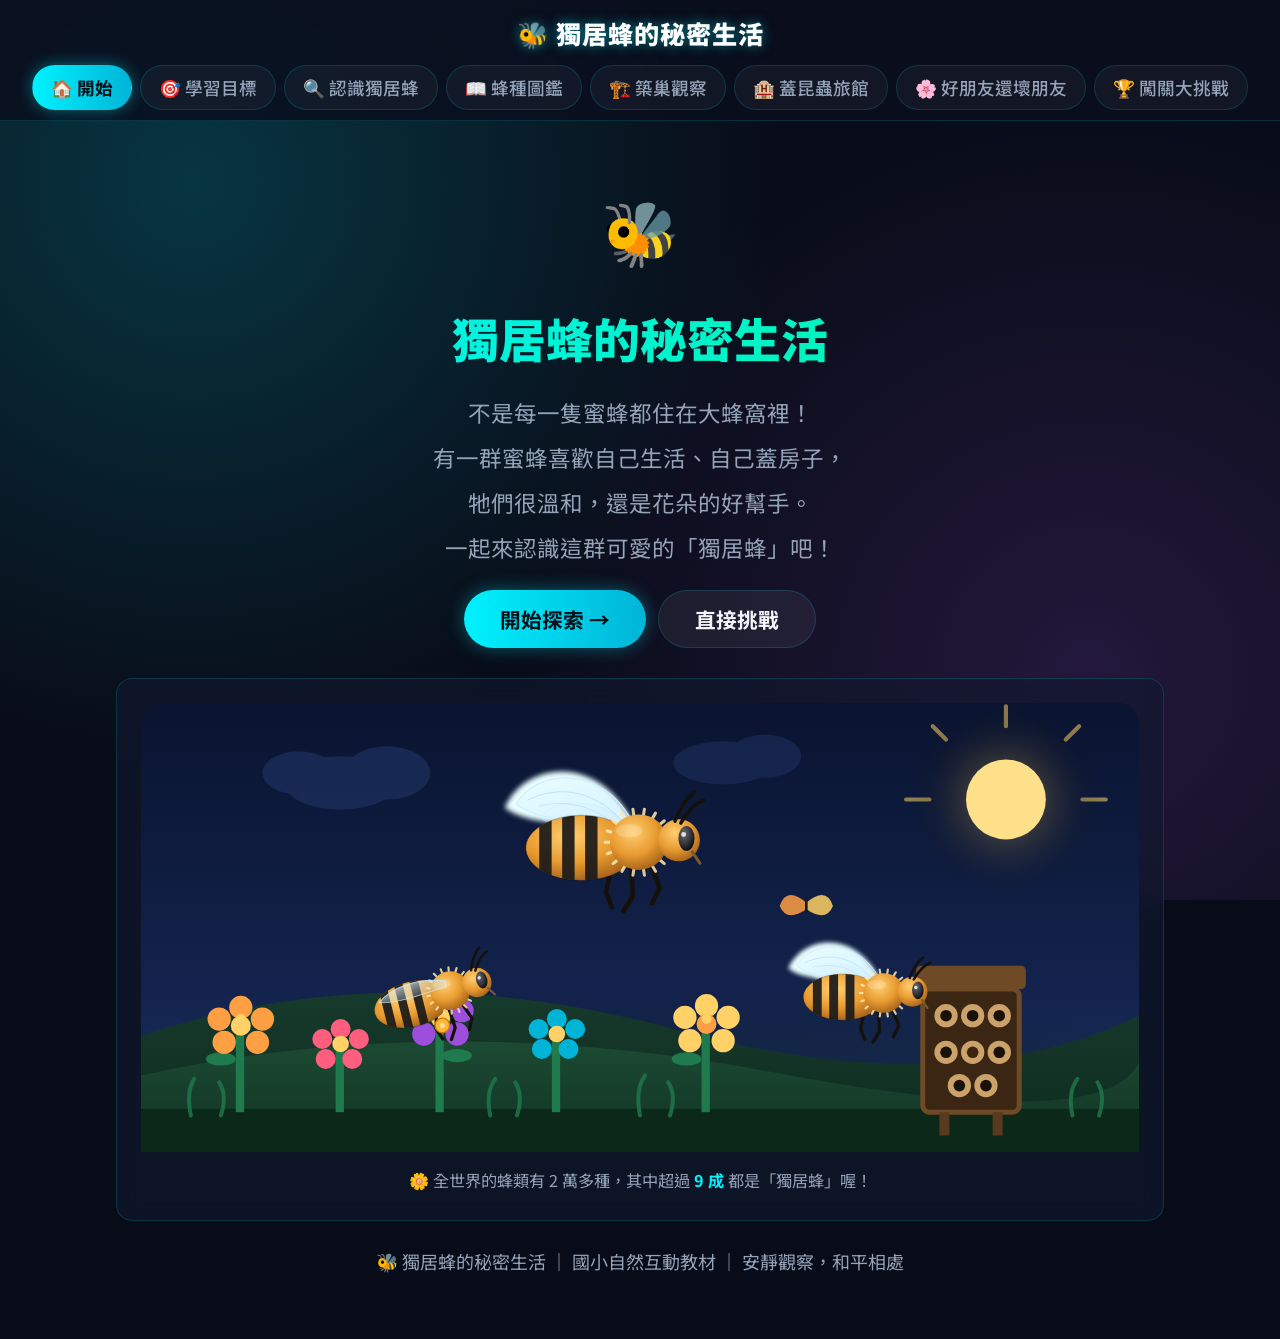
==== index.html @ c0e9edb6 "重新設計昆蟲旅館：5-6層房屋框架，材料可重複放置 把蓋昆蟲旅館改成「先選樓層、再放材料」的互動方式，每種材料可 無限次重複使用，每一層都能自由佈置不同組合。  https://claude.ai/c" ====
<!DOCTYPE html>
<html lang="zh-Hant">
<head>
<meta charset="UTF-8">
<meta name="viewport" content="width=device-width, initial-scale=1.0">
<title>獨居蜂的秘密生活｜互動教材</title>
<meta name="description" content="認識獨居蜂：牠們不住蜂窩、自己築巢、是溫和的授粉小幫手。互動教材，適合國小中高年級。">
<link rel="stylesheet" href="style.css">
</head>
<body>

<!-- ============ 共用 SVG defs（寫實蜜蜂用漸層與濾鏡） ============ -->
<svg width="0" height="0" style="position:absolute" aria-hidden="true">
  <defs>
    <linearGradient id="wingG" x1="0" y1="0" x2="0.7" y2="1">
      <stop offset="0%" stop-color="#f2ffff" stop-opacity="0.9"/>
      <stop offset="60%" stop-color="#cdeeff" stop-opacity="0.45"/>
      <stop offset="100%" stop-color="#a9d8f5" stop-opacity="0.25"/>
    </linearGradient>
    <radialGradient id="amberG" cx="40%" cy="32%" r="75%">
      <stop offset="0%" stop-color="#ffcf72"/>
      <stop offset="55%" stop-color="#e89a2f"/>
      <stop offset="100%" stop-color="#9c5a18"/>
    </radialGradient>
    <radialGradient id="blackG" cx="38%" cy="30%" r="80%">
      <stop offset="0%" stop-color="#4a4a55"/>
      <stop offset="60%" stop-color="#23232c"/>
      <stop offset="100%" stop-color="#0c0c12"/>
    </radialGradient>
    <radialGradient id="tealG" cx="38%" cy="30%" r="80%">
      <stop offset="0%" stop-color="#7af5d2"/>
      <stop offset="55%" stop-color="#16b89a"/>
      <stop offset="100%" stop-color="#0a6b62"/>
    </radialGradient>
    <radialGradient id="eyeG" cx="35%" cy="30%" r="75%">
      <stop offset="0%" stop-color="#6b6b78"/>
      <stop offset="100%" stop-color="#0a0a10"/>
    </radialGradient>
  </defs>
</svg>

<!-- ============ Navbar ============ -->
<nav class="navbar">
  <div class="brand">🐝 獨居蜂的秘密生活</div>
  <div class="nav-tabs">
    <button class="nav-tab active" data-tab="home" onclick="go('home')">🏠 開始</button>
    <button class="nav-tab" data-tab="goal" onclick="go('goal')">🎯 學習目標</button>
    <button class="nav-tab" data-tab="meet" onclick="go('meet')">🔍 認識獨居蜂</button>
    <button class="nav-tab" data-tab="species" onclick="go('species')">📖 蜂種圖鑑</button>
    <button class="nav-tab" data-tab="nest" onclick="go('nest')">🏗️ 築巢觀察</button>
    <button class="nav-tab" data-tab="hotel" onclick="go('hotel')">🏨 蓋昆蟲旅館</button>
    <button class="nav-tab" data-tab="friend" onclick="go('friend')">🌸 好朋友還壞朋友</button>
    <button class="nav-tab" data-tab="quiz" onclick="go('quiz')">🏆 闖關大挑戰</button>
  </div>
</nav>

<div class="container">

  <!-- ============ Home ============ -->
  <section class="panel active" id="tab-home">
    <div class="hero">
      <div style="font-size:3.5rem;">🐝</div>
      <h1>獨居蜂的秘密生活</h1>
      <p>不是每一隻蜜蜂都住在大蜂窩裡！<br>
      有一群蜜蜂喜歡自己生活、自己蓋房子，<br>
      牠們很溫和，還是花朵的好幫手。<br>
      一起來認識這群可愛的「獨居蜂」吧！</p>
      <div class="btn-row">
        <button class="btn btn-primary" onclick="go('goal')">開始探索 →</button>
        <button class="btn btn-secondary" onclick="go('quiz')">直接挑戰</button>
      </div>
    </div>

    <div class="glass-card">
      <svg class="scene" viewBox="0 0 600 270" xmlns="http://www.w3.org/2000/svg">
        <defs>
          <linearGradient id="skyG" x1="0" y1="0" x2="0" y2="1">
            <stop offset="0%" stop-color="#0a1430"/>
            <stop offset="65%" stop-color="#13234d"/>
            <stop offset="100%" stop-color="#1d3a5e"/>
          </linearGradient>
          <radialGradient id="sunG"><stop offset="0%" stop-color="#ffd166"/><stop offset="100%" stop-color="transparent"/></radialGradient>
          <radialGradient id="glowH" cx="50%" cy="100%" r="70%">
            <stop offset="0%" stop-color="#2a4a6e" stop-opacity="0.9"/><stop offset="100%" stop-color="transparent"/>
          </radialGradient>
          <linearGradient id="hillBack" x1="0" y1="0" x2="0" y2="1">
            <stop offset="0%" stop-color="#163a2c"/><stop offset="100%" stop-color="#0e2a1f"/>
          </linearGradient>
          <linearGradient id="hillFront" x1="0" y1="0" x2="0" y2="1">
            <stop offset="0%" stop-color="#1c4a32"/><stop offset="100%" stop-color="#103324"/>
          </linearGradient>
        </defs>

        <rect width="600" height="270" fill="url(#skyG)" rx="12"/>
        <ellipse cx="300" cy="215" rx="380" ry="120" fill="url(#glowH)"/>

        <!-- sun + rays -->
        <g class="flower-sway" style="transform-origin:520px 58px">
          <g stroke="#ffd166" stroke-width="2.5" stroke-linecap="round" opacity="0.55">
            <line x1="520" y1="14" x2="520" y2="2"/><line x1="556" y1="22" x2="564" y2="14"/>
            <line x1="566" y1="58" x2="580" y2="58"/><line x1="484" y1="22" x2="476" y2="14"/>
            <line x1="474" y1="58" x2="460" y2="58"/>
          </g>
        </g>
        <circle cx="520" cy="58" r="58" fill="url(#sunG)" opacity="0.45"/>
        <circle cx="520" cy="58" r="24" fill="#ffe08a"/>

        <!-- clouds -->
        <g fill="#21376a" opacity="0.55">
          <g><ellipse cx="120" cy="48" rx="34" ry="16"/><ellipse cx="148" cy="42" rx="26" ry="16"/><ellipse cx="95" cy="42" rx="22" ry="13"/></g>
          <g opacity="0.8"><ellipse cx="350" cy="36" rx="30" ry="13"/><ellipse cx="375" cy="32" rx="22" ry="13"/></g>
        </g>

        <!-- hills -->
        <path d="M0 200 Q 150 150 320 196 T 600 188 L600 270 L0 270 Z" fill="url(#hillBack)"/>
        <path d="M0 224 Q 180 184 380 222 T 600 216 L600 270 L0 270 Z" fill="url(#hillFront)"/>

        <!-- ground -->
        <rect x="0" y="244" width="600" height="26" fill="#0c2818"/>

        <!-- grass blades -->
        <g stroke="#1f7a4d" stroke-width="2.4" stroke-linecap="round" fill="none" opacity="0.8">
          <path d="M30 248 q -3 -14 2 -22"/><path d="M48 248 q 4 -12 -1 -20"/>
          <path d="M300 248 q -3 -16 3 -24"/><path d="M318 248 q 4 -12 -1 -20"/>
          <path d="M560 248 q -3 -14 3 -22"/><path d="M576 248 q 4 -12 -1 -20"/>
          <path d="M210 248 q -3 -14 3 -22"/><path d="M226 248 q 4 -12 -1 -20"/>
        </g>

        <!-- 昆蟲旅館 (竹管) -->
        <g class="flower-sway" style="transform-origin:498px 244px">
          <rect x="466" y="158" width="66" height="14" fill="#6e4a26" rx="3"/>
          <rect x="470" y="172" width="58" height="74" fill="#3a2613" rx="4"/>
          <rect x="470" y="172" width="58" height="74" fill="none" stroke="#6e4a26" stroke-width="3" rx="4"/>
          <g>
            <circle cx="484" cy="188" r="7" fill="#caa26a"/><circle cx="484" cy="188" r="3.5" fill="#1a1208"/>
            <circle cx="500" cy="188" r="7" fill="#caa26a"/><circle cx="500" cy="188" r="3.5" fill="#1a1208"/>
            <circle cx="516" cy="188" r="7" fill="#caa26a"/><circle cx="516" cy="188" r="3.5" fill="#1a1208"/>
            <circle cx="484" cy="210" r="7" fill="#caa26a"/><circle cx="484" cy="210" r="3.5" fill="#1a1208"/>
            <circle class="entrance-glow" cx="500" cy="210" r="7" fill="#caa26a"/><circle cx="500" cy="210" r="3.5" fill="#3a2410"/>
            <circle cx="516" cy="210" r="7" fill="#caa26a"/><circle cx="516" cy="210" r="3.5" fill="#1a1208"/>
            <circle cx="492" cy="230" r="7" fill="#caa26a"/><circle cx="492" cy="230" r="3.5" fill="#1a1208"/>
            <circle cx="508" cy="230" r="7" fill="#caa26a"/><circle cx="508" cy="230" r="3.5" fill="#1a1208"/>
          </g>
          <rect x="480" y="246" width="6" height="14" fill="#5a3a1f"/>
          <rect x="512" y="246" width="6" height="14" fill="#5a3a1f"/>
        </g>

        <!-- flowers -->
        <g class="flower-sway" style="transform-origin:60px 246px">
          <rect x="57" y="196" width="5" height="50" fill="#1f7a4d"/>
          <ellipse cx="48" cy="214" rx="9" ry="4" fill="#1f7a4d"/>
          <g fill="#ff9f43"><circle cx="60" cy="183" r="7"/><circle cx="73" cy="190" r="7"/><circle cx="70" cy="204" r="7"/><circle cx="50" cy="204" r="7"/><circle cx="47" cy="190" r="7"/></g>
          <circle cx="60" cy="194" r="6" fill="#ffd166"/>
        </g>
        <g class="flower-sway" style="transform-origin:120px 246px; animation-delay:0.6s">
          <rect x="117" y="206" width="5" height="40" fill="#1f7a4d"/>
          <g fill="#ff5e7e"><circle cx="120" cy="196" r="6"/><circle cx="131" cy="202" r="6"/><circle cx="127" cy="214" r="6"/><circle cx="111" cy="214" r="6"/><circle cx="109" cy="202" r="6"/></g>
          <circle cx="120" cy="205" r="5" fill="#ffd166"/>
        </g>
        <g class="flower-sway" style="transform-origin:180px 246px; animation-delay:1.1s">
          <rect x="177" y="190" width="5" height="56" fill="#1f7a4d"/>
          <ellipse cx="190" cy="212" rx="9" ry="4" fill="#1f7a4d"/>
          <g fill="#9d4edd"><circle cx="180" cy="178" r="7"/><circle cx="193" cy="185" r="7"/><circle cx="190" cy="199" r="7"/><circle cx="170" cy="199" r="7"/><circle cx="167" cy="185" r="7"/></g>
          <circle cx="180" cy="189" r="6" fill="#ffd166"/>
        </g>
        <g class="flower-sway" style="transform-origin:250px 246px; animation-delay:0.3s">
          <rect x="247" y="200" width="5" height="46" fill="#1f7a4d"/>
          <g fill="#00b4d8"><circle cx="250" cy="190" r="6"/><circle cx="261" cy="196" r="6"/><circle cx="257" cy="208" r="6"/><circle cx="241" cy="208" r="6"/><circle cx="239" cy="196" r="6"/></g>
          <circle cx="250" cy="199" r="5" fill="#ffd166"/>
        </g>
        <g class="flower-sway" style="transform-origin:340px 246px; animation-delay:0.9s">
          <rect x="337" y="194" width="5" height="52" fill="#1f7a4d"/>
          <ellipse cx="328" cy="214" rx="9" ry="4" fill="#1f7a4d"/>
          <g fill="#ffd166"><circle cx="340" cy="182" r="7"/><circle cx="353" cy="189" r="7"/><circle cx="350" cy="203" r="7"/><circle cx="330" cy="203" r="7"/><circle cx="327" cy="189" r="7"/></g>
          <circle cx="340" cy="193" r="6" fill="#ff9f43"/>
        </g>

        <!-- 蝴蝶 -->
        <g class="pollen" style="animation-duration:9s">
          <g transform="translate(400,120)">
            <path d="M0 0 Q -12 -10 -16 2 Q -12 12 0 4 Z" fill="#ff9f43" opacity="0.85"/>
            <path d="M0 0 Q 12 -10 16 2 Q 12 12 0 4 Z" fill="#ffd166" opacity="0.85"/>
            <line x1="0" y1="-3" x2="0" y2="6" stroke="#1a1a1a" stroke-width="1.6"/>
          </g>
        </g>

        <!-- pollen -->
        <circle class="pollen" cx="60" cy="190" r="3" fill="#ffd166"/>
        <circle class="pollen p2" cx="180" cy="186" r="3" fill="#ffd166"/>
        <circle class="pollen p3" cx="340" cy="190" r="3" fill="#ffd166"/>

        <!-- 蜜蜂（寫實，由 JS 注入） -->
        <g class="bee-fly"><g id="homeBee" transform="translate(290,86) scale(1.15)"></g></g>
        <g class="gathering"><g id="flowerBee" transform="translate(180,176) scale(0.8) rotate(-14)"></g></g>
        <g class="hover-bob" style="animation-delay:0.8s"><g id="hotelBee" transform="translate(440,176) scale(0.82)"></g></g>
      </svg>
      <p style="text-align:center; color:var(--text-muted); margin:12px 0 0; font-size:0.9rem;">
        🌼 全世界的蜂類有 2 萬多種，其中超過 <strong style="color:var(--color-cyan)">9 成</strong> 都是「獨居蜂」喔！
      </p>
    </div>
  </section>

  <!-- ============ Goal ============ -->
  <section class="panel" id="tab-goal">
    <span class="badge badge-cyan">單元導覽</span>
    <h2 class="panel-title">🎯 學習目標</h2>
    <div class="glass-card">
      <div class="grid-3">
        <div class="goal-card">
          <span class="icon">🔍</span>
          <h3>觀察與分辨</h3>
          <p>能說出獨居蜂和一般蜜蜂（社會性蜂）有什麼不一樣。</p>
        </div>
        <div class="goal-card">
          <span class="icon">🏗️</span>
          <h3>了解築巢</h3>
          <p>知道獨居蜂怎麼蓋房子、把寶寶和食物放進巢室裡。</p>
        </div>
        <div class="goal-card">
          <span class="icon">🌸</span>
          <h3>連結生活</h3>
          <p>明白獨居蜂是溫和的授粉幫手，學會和牠們和平相處。</p>
        </div>
      </div>
    </div>
    <div class="glass-card">
      <h3 style="color:var(--color-cyan); margin-top:0;">📖 這份教材會帶你做什麼？</h3>
      <ul style="line-height:2; color:var(--text-main);">
        <li><strong>認識獨居蜂</strong>：比一比，找出獨居蜂的特徵。</li>
        <li><strong>築巢觀察</strong>：拉動滑桿，看母蜂一步步把巢蓋好。</li>
        <li><strong>蓋昆蟲旅館</strong>：自己挑材料，幫獨居蜂蓋一間家。</li>
        <li><strong>好朋友還壞朋友</strong>：點點看，了解獨居蜂對我們的幫助。</li>
        <li><strong>闖關大挑戰</strong>：10 題小測驗，拿到屬於你的徽章！</li>
      </ul>
      <div class="btn-row">
        <button class="btn btn-primary" onclick="go('meet')">下一步：認識獨居蜂 →</button>
      </div>
    </div>
  </section>

  <!-- ============ Meet ============ -->
  <section class="panel" id="tab-meet">
    <span class="badge badge-teal">單元一</span>
    <h2 class="panel-title">🔍 認識獨居蜂</h2>

    <div class="glass-card">
      <p style="line-height:1.9;">
        說到蜜蜂，你可能會想到一大群蜜蜂住在蜂窩裡，還有一隻蜂后。
        但其實大部分的蜂，都是<strong style="color:var(--color-teal)">自己一個人生活</strong>的「獨居蜂」。
        每一隻母蜂都是自己的女王，自己蓋房子、自己照顧寶寶。
      </p>
    </div>

    <div class="glass-card">
      <h3 style="color:var(--text-bright); margin-top:0;">比一比：誰是誰？</h3>
      <!-- 動畫對照圖：左單獨一隻、右一大群 -->
      <svg class="scene" viewBox="0 0 600 200" xmlns="http://www.w3.org/2000/svg" style="margin-bottom:16px;">
        <rect width="600" height="200" fill="#0a1430" rx="12"/>
        <line x1="300" y1="20" x2="300" y2="180" stroke="rgba(255,255,255,0.12)" stroke-dasharray="6 6"/>
        <text x="150" y="32" text-anchor="middle" fill="#00f5a0" font-size="17" font-weight="700">🐝 獨居蜂：自己住</text>
        <text x="450" y="32" text-anchor="middle" fill="#ff9f43" font-size="17" font-weight="700">🍯 社會性蜂：一大群</text>

        <!-- 左：一根竹管 + 單獨一隻蜂 -->
        <g transform="translate(70,90)">
          <rect x="0" y="0" width="120" height="34" rx="8" fill="#5a3a1f"/>
          <rect x="6" y="6" width="108" height="22" rx="5" fill="#1a1208"/>
          <ellipse class="entrance-glow" cx="20" cy="17" rx="7" ry="9" fill="#3a2410"/>
        </g>
        <g class="hover-bob"><g id="meetSoloBee" transform="translate(150,70) scale(0.7)"></g></g>

        <!-- 右：蜂巢 + 蜂后 + 一群工蜂 -->
        <g transform="translate(400,70)">
          <g fill="#e8a13c" stroke="#9c5a18" stroke-width="1.5">
            <polygon points="20,0 34,8 34,24 20,32 6,24 6,8"/>
            <polygon points="50,0 64,8 64,24 50,32 36,24 36,8"/>
            <polygon points="80,0 94,8 94,24 80,32 66,24 66,8"/>
            <polygon points="35,28 49,36 49,52 35,60 21,52 21,36"/>
            <polygon points="65,28 79,36 79,52 65,60 51,52 51,36"/>
          </g>
        </g>
        <g transform="translate(396,72)"><g class="crawl c1"><g transform="scale(0.32)" id="cBee1"></g></g></g>
        <g transform="translate(452,80)"><g class="crawl c2"><g transform="scale(0.32)" id="cBee2"></g></g></g>
        <g transform="translate(420,108)"><g class="crawl c3"><g transform="scale(0.32)" id="cBee3"></g></g></g>
        <g transform="translate(478,112)"><g class="crawl c4"><g transform="scale(0.32)" id="cBee4"></g></g></g>
        <g transform="translate(440,138)"><g class="crawl c5"><g transform="scale(0.32)" id="cBee5"></g></g></g>
      </svg>
      <div class="compare-grid">
        <div class="compare-card solitary">
          <h3>🐝 獨居蜂</h3>
          <ul>
            <li><strong>自己住</strong>：一隻母蜂自己生活</li>
            <li><strong>沒有蜂后</strong>：每隻母蜂都會生寶寶</li>
            <li><strong>自己蓋家</strong>：在土洞、樹洞或空心管子裡築巢</li>
            <li><strong>很溫和</strong>：沒有蜂窩要保護，很少螫人</li>
            <li><strong>不釀蜜</strong>：把花粉花蜜留給寶寶吃</li>
            <li>例如：壁蜂、切葉蜂、木蜂</li>
          </ul>
        </div>
        <div class="compare-card social">
          <h3>🍯 社會性蜂（如蜜蜂）</h3>
          <ul>
            <li><strong>一大群住一起</strong>：成千上萬隻</li>
            <li><strong>有蜂后</strong>：只有蜂后生寶寶</li>
            <li><strong>共用大蜂窩</strong>：大家分工合作</li>
            <li><strong>會保護家</strong>：被打擾時會成群螫人</li>
            <li><strong>會釀蜂蜜</strong>：儲存起來過冬</li>
            <li>例如：蜜蜂、虎頭蜂</li>
          </ul>
        </div>
      </div>
      <div class="exp-box" style="margin-top:14px;">
        💡 <strong>小提醒：</strong>獨居蜂個性溫和，只要不去抓牠、不弄壞牠的巢，牠們通常不會螫人。看到牠們在花叢忙碌，安靜觀察就好囉！
      </div>
      <div class="btn-row">
        <button class="btn btn-primary" onclick="go('species')">下一步：認識不同的獨居蜂 →</button>
      </div>
    </div>
  </section>

  <!-- ============ Species guide ============ -->
  <section class="panel" id="tab-species">
    <span class="badge badge-teal">蜂種圖鑑</span>
    <h2 class="panel-title">📖 蜂種圖鑑</h2>
    <p style="color:var(--text-muted); margin-top:-8px;">點點左邊的名字，認識台灣常見的幾種獨居蜂。牠們長相、築巢地點都不一樣喔！</p>

    <div class="glass-card">
      <div class="life-layout">
        <div class="life-list" id="speciesList">
          <!-- filled by JS -->
        </div>
        <div class="life-detail" id="speciesDetail">
          <!-- filled by JS -->
        </div>
      </div>
    </div>
    <div class="btn-row">
      <button class="btn btn-primary" onclick="go('nest')">下一步：看牠怎麼築巢 →</button>
    </div>
  </section>

  <!-- ============ Nest (slider simulator) ============ -->
  <section class="panel" id="tab-nest">
    <span class="badge badge-cyan">單元二</span>
    <h2 class="panel-title">🏗️ 築巢觀察</h2>
    <p style="color:var(--text-muted); margin-top:-8px;">拉動下面的滑桿，看看母蜂怎麼在一根空心管子裡，一格一格蓋出寶寶的房間。</p>

    <div class="glass-card">
      <div class="lab-layout">
        <!-- main view -->
        <div>
          <svg class="scene" viewBox="0 0 480 220" xmlns="http://www.w3.org/2000/svg">
            <rect width="480" height="220" fill="#0a1430" rx="12"/>
            <!-- hollow tube -->
            <rect x="40" y="80" width="400" height="70" fill="#5a3a1f" rx="8"/>
            <rect x="48" y="90" width="384" height="50" fill="#1a1208" rx="6"/>
            <!-- cells: 4 chambers -->
            <!-- chamber 1 -->
            <g id="cell1" class="cell-grow" opacity="0">
              <rect x="56" y="92" width="78" height="46" fill="#3a2410"/>
              <circle cx="80" cy="115" r="14" fill="#ffd166" opacity="0.85"/>
              <ellipse cx="105" cy="115" rx="9" ry="13" fill="#f1f5f9"/>
              <rect x="132" y="92" width="6" height="46" fill="#8a5a2f"/>
            </g>
            <!-- chamber 2 -->
            <g id="cell2" class="cell-grow" opacity="0">
              <rect x="140" y="92" width="78" height="46" fill="#3a2410"/>
              <circle cx="164" cy="115" r="14" fill="#ffd166" opacity="0.85"/>
              <ellipse cx="189" cy="115" rx="9" ry="13" fill="#f1f5f9"/>
              <rect x="216" y="92" width="6" height="46" fill="#8a5a2f"/>
            </g>
            <!-- chamber 3 -->
            <g id="cell3" class="cell-grow" opacity="0">
              <rect x="224" y="92" width="78" height="46" fill="#3a2410"/>
              <circle cx="248" cy="115" r="14" fill="#ffd166" opacity="0.85"/>
              <ellipse cx="273" cy="115" rx="9" ry="13" fill="#f1f5f9"/>
              <rect x="300" y="92" width="6" height="46" fill="#8a5a2f"/>
            </g>
            <!-- mud seal -->
            <g id="seal" class="cell-grow" opacity="0">
              <rect x="308" y="92" width="120" height="46" fill="#7a4a22"/>
              <text x="368" y="120" font-size="22" text-anchor="middle">🧱</text>
            </g>
            <!-- the mother bee (寫實，由 JS 注入；面向左、朝管口) -->
            <g id="motherBee" transform="translate(400,60)">
              <g id="motherShuttle">
                <circle id="carryPollen" cx="2" cy="11" r="6.5" fill="#ffd166" stroke="#c77f12" stroke-width="1" opacity="0"/>
                <g id="motherBeeInner" transform="scale(-0.62,0.62)"></g>
              </g>
            </g>
          </svg>

          <div class="stage-display">
            <h3 id="stageTitle">第 0 步</h3>
            <p id="stageDesc">把滑桿往右拉，開始築巢！</p>
          </div>
          <input type="range" id="nestSlider" min="0" max="4" value="0" step="1" oninput="updateNest(this.value)">
          <div style="display:flex; justify-content:space-between; font-size:0.75rem; color:var(--text-muted);">
            <span>找到管子</span><span>放花粉</span><span>產卵</span><span>蓋牆</span><span>封口</span>
          </div>
        </div>

        <!-- sidebar -->
        <div>
          <div class="sidebar-block">
            <h4>📊 築巢進度</h4>
            <div class="data-row"><span>完成步驟</span><span id="dataStep">0 / 4</span></div>
            <div class="data-row"><span>已蓋巢室</span><span id="dataCells">0 個</span></div>
            <div class="data-row"><span>狀態</span><span id="dataStatus">準備中</span></div>
          </div>
          <div class="exp-box" id="nestExp">
            獨居蜂媽媽會找一根中空的管子當家。牠在裡面一格一格蓋房間，每一間都放滿花粉、生一顆卵，再用泥土或樹葉把門關起來。
          </div>
          <button class="btn btn-secondary" style="width:100%; margin-top:12px;" onclick="resetNest()">🔄 重新開始</button>
        </div>
      </div>
    </div>
    <div class="btn-row">
      <button class="btn btn-primary" onclick="go('hotel')">下一步：幫牠蓋一間家 →</button>
    </div>
  </section>

  <!-- ============ Hotel builder ============ -->
  <section class="panel" id="tab-hotel">
    <span class="badge badge-purple">單元三</span>
    <h2 class="panel-title">🏨 蓋昆蟲旅館</h2>
    <p style="color:var(--text-muted); margin-top:-8px;">獨居蜂需要小洞洞來築巢。先點選下面「旅館」裡的一層樓，再點右邊的材料把它放進去——同一種材料可以放很多次，每一層也可以放不同材料喔！</p>

    <div class="glass-card">
      <div class="lab-layout">
        <div>
          <h4 style="color:var(--color-cyan); margin-top:0;">🏗️ 你的昆蟲旅館</h4>
          <div class="hotel-structure" id="hotelFrame">
            <!-- 6 層樓由 JS 產生 -->
          </div>
          <div class="feedback-box" id="hotelFeedback">
            提示：先點選一層樓（會發出青色光），再點右邊的材料把它放進這一層。獨居蜂喜歡有<strong>小孔洞</strong>的天然材料，挑挑看哪些適合？
          </div>
        </div>
        <div>
          <div class="sidebar-block">
            <h4>🧺 材料籃（可重複使用）</h4>
            <div class="material-list" id="materialList">
              <!-- filled by JS -->
            </div>
          </div>
          <button class="btn btn-secondary" style="width:100%;" onclick="resetHotel()">🔄 清空重蓋</button>
        </div>
      </div>
    </div>
    <div class="btn-row">
      <button class="btn btn-primary" onclick="go('friend')">下一步：牠是好朋友嗎？ →</button>
    </div>
  </section>

  <!-- ============ Friend (life application) ============ -->
  <section class="panel" id="tab-friend">
    <span class="badge badge-orange">單元四</span>
    <h2 class="panel-title">🌸 好朋友還壞朋友？</h2>
    <p style="color:var(--text-muted); margin-top:-8px;">點點左邊的問題，看看獨居蜂到底是不是我們的好朋友。</p>

    <div class="glass-card">
      <div class="life-layout">
        <div class="life-list" id="friendList">
          <!-- filled by JS -->
        </div>
        <div class="life-detail" id="friendDetail">
          <!-- filled by JS -->
        </div>
      </div>
    </div>
    <div class="btn-row">
      <button class="btn btn-primary" onclick="go('quiz')">準備好了！去闖關 →</button>
    </div>
  </section>

  <!-- ============ Quiz ============ -->
  <section class="panel" id="tab-quiz">
    <span class="badge badge-cyan">最終關卡</span>
    <h2 class="panel-title">🏆 闖關大挑戰</h2>
    <div class="glass-card quiz-container" id="quizCard">
      <!-- filled by JS -->
    </div>
  </section>

  <div class="footer-hint">🐝 獨居蜂的秘密生活 ｜ 國小自然互動教材 ｜ 安靜觀察，和平相處</div>

</div>

<script src="script.js"></script>
</body>
</html>
---- style.css ----
/* ===================================================
   獨居蜂的秘密生活 - 科技深色互動風設計系統
   =================================================== */

@import url('https://fonts.googleapis.com/css2?family=Noto+Sans+TC:wght@400;500;700;900&display=swap');

:root {
  --bg-dark: #080c18;
  --bg-card: rgba(18, 25, 47, 0.65);
  --bg-nav: rgba(10, 15, 30, 0.85);
  --border-color: rgba(0, 242, 254, 0.15);
  --color-cyan: #00f2fe;
  --color-blue: #00b4d8;
  --color-teal: #00f5a0;
  --color-purple: #9d4edd;
  --color-orange: #ff9f43;
  --color-red: #ff5e7e;
  --color-yellow: #ffd166;
  --text-main: #f1f5f9;
  --text-muted: #94a3b8;
  --text-bright: #ffffff;
  --radius-lg: 16px;
  --radius-md: 10px;
  --radius-sm: 6px;
  --glass-blur: blur(12px);
}

* { box-sizing: border-box; }

html, body {
  margin: 0;
  padding: 0;
  font-family: 'Noto Sans TC', sans-serif;
  background: var(--bg-dark);
  color: var(--text-main);
  min-height: 100%;
  font-size: 18px;
  line-height: 1.85;
}

body {
  background-image:
    radial-gradient(circle at 15% 20%, rgba(0, 242, 254, 0.18), transparent 45%),
    radial-gradient(circle at 85% 75%, rgba(157, 78, 221, 0.18), transparent 45%);
  background-attachment: fixed;
  padding-bottom: 60px;
}

img, svg { max-width: 100%; }

/* ---------- Navbar ---------- */
.navbar {
  position: sticky;
  top: 0;
  z-index: 100;
  background: var(--bg-nav);
  backdrop-filter: var(--glass-blur);
  border-bottom: 1px solid var(--border-color);
  padding: 10px 16px;
}

.navbar .brand {
  text-align: center;
  font-size: 1.15rem;
  font-weight: 900;
  color: var(--text-bright);
  letter-spacing: 1px;
  margin-bottom: 8px;
  text-shadow: 0 0 12px rgba(0, 242, 254, 0.5);
}

.nav-tabs {
  display: flex;
  flex-wrap: wrap;
  gap: 8px;
  justify-content: center;
}

.nav-tab {
  background: rgba(255, 255, 255, 0.04);
  border: 1px solid var(--border-color);
  color: var(--text-muted);
  border-radius: 999px;
  padding: 8px 16px;
  font-size: 0.85rem;
  font-weight: 500;
  cursor: pointer;
  transition: all 0.25s ease;
  font-family: inherit;
  white-space: nowrap;
}

.nav-tab:hover {
  color: var(--text-bright);
  border-color: var(--color-cyan);
}

.nav-tab.active {
  background: linear-gradient(90deg, var(--color-cyan), var(--color-blue));
  color: #021018;
  font-weight: 700;
  border-color: transparent;
  box-shadow: 0 0 16px rgba(0, 242, 254, 0.4);
}

/* ---------- Layout / Panels ---------- */
.container {
  max-width: 1080px;
  margin: 0 auto;
  padding: 20px 16px 0;
}

.panel { display: none; }
.panel.active { display: block; animation: fadeIn 0.4s ease; }

@keyframes fadeIn {
  from { opacity: 0; transform: translateY(8px); }
  to { opacity: 1; transform: translateY(0); }
}

/* ---------- Glass card ---------- */
.glass-card {
  background: var(--bg-card);
  backdrop-filter: var(--glass-blur);
  border: 1px solid var(--border-color);
  border-radius: var(--radius-lg);
  padding: 20px;
  margin-bottom: 20px;
  transition: box-shadow 0.3s ease, border-color 0.3s ease;
}

.glass-card:hover {
  border-color: rgba(0, 242, 254, 0.35);
  box-shadow: 0 0 24px rgba(0, 242, 254, 0.12);
}

/* ---------- Titles & badges ---------- */
.panel-title {
  font-size: 1.4rem;
  font-weight: 900;
  color: var(--text-bright);
  border-bottom: 3px solid var(--color-cyan);
  display: inline-block;
  padding-bottom: 6px;
  margin: 0 0 16px;
  text-shadow: 0 0 12px rgba(0, 242, 254, 0.5);
}

.badge {
  display: inline-block;
  font-size: 0.75rem;
  font-weight: 700;
  padding: 4px 12px;
  border-radius: 999px;
  margin-bottom: 10px;
}

.badge-cyan   { background: rgba(0, 242, 254, 0.15); color: var(--color-cyan); border: 1px solid var(--color-cyan); }
.badge-orange { background: rgba(255, 159, 67, 0.15); color: var(--color-orange); border: 1px solid var(--color-orange); }
.badge-purple { background: rgba(157, 78, 221, 0.15); color: var(--color-purple); border: 1px solid var(--color-purple); }
.badge-teal   { background: rgba(0, 245, 160, 0.15); color: var(--color-teal); border: 1px solid var(--color-teal); }

/* ---------- Hero ---------- */
.hero {
  text-align: center;
  padding: 30px 10px;
}

.hero h1 {
  font-size: 2rem;
  font-weight: 900;
  margin: 8px 0;
  background: linear-gradient(90deg, var(--color-cyan), var(--color-teal));
  -webkit-background-clip: text;
  background-clip: text;
  color: transparent;
}

.hero p {
  color: var(--text-muted);
  font-size: 1rem;
  max-width: 600px;
  margin: 8px auto 20px;
  line-height: 1.8;
}

/* ---------- Buttons ---------- */
.btn {
  display: inline-block;
  border: none;
  border-radius: 999px;
  padding: 12px 32px;
  font-size: 1rem;
  font-weight: 700;
  font-family: inherit;
  cursor: pointer;
  transition: transform 0.2s ease, box-shadow 0.2s ease;
}

.btn-primary {
  background: linear-gradient(90deg, var(--color-cyan), var(--color-blue));
  color: #021018;
  box-shadow: 0 0 18px rgba(0, 242, 254, 0.35);
}

.btn-primary:hover { transform: translateY(-2px); box-shadow: 0 4px 22px rgba(0, 242, 254, 0.5); }

.btn-secondary {
  background: rgba(255, 255, 255, 0.06);
  color: var(--text-main);
  border: 1px solid var(--border-color);
}

.btn-secondary:hover { border-color: var(--color-cyan); color: var(--text-bright); }

.btn-row { display: flex; gap: 12px; justify-content: center; flex-wrap: wrap; margin-top: 16px; }

/* ---------- Goal cards (grid-3) ---------- */
.grid-3 {
  display: grid;
  grid-template-columns: repeat(3, 1fr);
  gap: 16px;
}

.goal-card {
  background: rgba(255, 255, 255, 0.03);
  border: 1px solid var(--border-color);
  border-radius: var(--radius-md);
  padding: 16px;
  text-align: center;
}

.goal-card .icon { font-size: 2rem; display: block; margin-bottom: 8px; }
.goal-card h3 { margin: 0 0 6px; font-size: 1rem; color: var(--text-bright); }
.goal-card p { margin: 0; font-size: 0.85rem; color: var(--text-muted); line-height: 1.6; }

/* ---------- Compare cards ---------- */
.compare-grid {
  display: grid;
  grid-template-columns: 1fr 1fr;
  gap: 16px;
}

.compare-card {
  border-radius: var(--radius-md);
  padding: 16px;
  border: 1px solid var(--border-color);
}

.compare-card.solitary { background: rgba(0, 245, 160, 0.06); border-color: var(--color-teal); }
.compare-card.social { background: rgba(255, 159, 67, 0.06); border-color: var(--color-orange); }

.compare-card h3 { margin-top: 0; color: var(--text-bright); }
.compare-card ul { padding-left: 1.2em; line-height: 1.8; color: var(--text-muted); font-size: 0.9rem; }
.compare-card li strong { color: var(--text-main); }

/* ---------- Lab layout ---------- */
.lab-layout {
  display: grid;
  grid-template-columns: 2fr 1fr;
  gap: 16px;
  align-items: start;
}

.sidebar-block {
  background: rgba(255, 255, 255, 0.03);
  border: 1px solid var(--border-color);
  border-radius: var(--radius-md);
  padding: 14px;
  margin-bottom: 12px;
}

.sidebar-block h4 {
  margin: 0 0 8px;
  font-size: 0.95rem;
  color: var(--color-cyan);
}

.data-row {
  display: flex;
  justify-content: space-between;
  padding: 6px 0;
  border-bottom: 1px dashed var(--border-color);
  font-size: 0.9rem;
}

.data-row:last-child { border-bottom: none; }
.data-row span:first-child { color: var(--text-muted); }
.data-row span:last-child { color: var(--text-bright); font-weight: 700; }

.exp-box {
  background: rgba(157, 78, 221, 0.08);
  border: 1px solid var(--color-purple);
  border-radius: var(--radius-md);
  padding: 12px;
  font-size: 0.85rem;
  color: var(--text-main);
  line-height: 1.7;
}

.stage-display {
  text-align: center;
  padding: 10px;
}

.stage-display h3 {
  color: var(--color-teal);
  font-size: 1.3rem;
  margin: 12px 0 4px;
}

.stage-display p { color: var(--text-muted); margin: 0; }

input[type="range"] {
  width: 100%;
  accent-color: var(--color-cyan);
  height: 6px;
  margin: 14px 0;
}

/* ---------- Selector group ---------- */
.selector-group {
  display: flex;
  flex-wrap: wrap;
  gap: 10px;
  margin-bottom: 16px;
}

.selector-btn {
  background: rgba(255, 255, 255, 0.04);
  border: 1px solid var(--border-color);
  color: var(--text-muted);
  border-radius: 999px;
  padding: 10px 18px;
  font-size: 0.9rem;
  font-weight: 500;
  cursor: pointer;
  font-family: inherit;
  transition: all 0.25s ease;
}

.selector-btn:hover { color: var(--text-bright); border-color: var(--color-cyan); }

.selector-btn.active {
  background: linear-gradient(90deg, var(--color-teal), var(--color-cyan));
  color: #021018;
  font-weight: 700;
  border-color: transparent;
}

/* ---------- Life layout ---------- */
.life-layout {
  display: grid;
  grid-template-columns: 220px 1fr;
  gap: 16px;
}

.life-list { display: flex; flex-direction: column; gap: 8px; }

.life-item {
  background: rgba(255, 255, 255, 0.03);
  border: 1px solid var(--border-color);
  border-radius: var(--radius-md);
  padding: 10px 14px;
  cursor: pointer;
  font-size: 0.9rem;
  transition: all 0.2s ease;
}

.life-item:hover { border-color: var(--color-cyan); }

.life-item.active {
  background: rgba(0, 242, 254, 0.12);
  border-color: var(--color-cyan);
  color: var(--text-bright);
  font-weight: 700;
}

.life-detail h3 { color: var(--text-bright); margin-top: 0; }
.life-detail .verdict {
  display: inline-block;
  padding: 4px 14px;
  border-radius: 999px;
  font-weight: 700;
  font-size: 0.85rem;
  margin-bottom: 10px;
}
.life-detail .verdict.good { background: rgba(0, 245, 160, 0.15); color: var(--color-teal); border: 1px solid var(--color-teal); }
.life-detail .verdict.bad { background: rgba(255, 94, 126, 0.15); color: var(--color-red); border: 1px solid var(--color-red); }

/* ---------- Hotel builder ---------- */
.material-list {
  display: flex;
  flex-direction: column;
  gap: 8px;
}

.material-item {
  background: rgba(255, 255, 255, 0.03);
  border: 1px solid var(--border-color);
  border-radius: var(--radius-md);
  padding: 10px 14px;
  cursor: pointer;
  display: flex;
  align-items: center;
  gap: 10px;
  font-size: 0.9rem;
  transition: all 0.2s ease;
}

.material-item:hover { border-color: var(--color-cyan); }
.material-item.picked { border-color: var(--color-teal); background: rgba(0, 245, 160, 0.08); }
.material-item .em { font-size: 1.4rem; }

/* 昆蟲旅館：木頭外框 + 6 層樓 */
.hotel-structure {
  background: linear-gradient(180deg, rgba(122, 74, 38, 0.18), rgba(58, 38, 19, 0.32));
  border: 4px solid #6e4a26;
  border-radius: var(--radius-md);
  padding: 8px;
  margin-bottom: 12px;
}

.hotel-shelf {
  display: flex;
  align-items: center;
  gap: 10px;
  min-height: 52px;
  padding: 6px 10px;
  border-bottom: 2px dashed rgba(110, 74, 38, 0.6);
  border-radius: var(--radius-sm);
  cursor: pointer;
  transition: all 0.2s ease;
}

.hotel-shelf:last-child { border-bottom: none; }

.hotel-shelf:hover { background: rgba(0, 242, 254, 0.05); }

.hotel-shelf.active {
  background: rgba(0, 242, 254, 0.1);
  box-shadow: inset 0 0 0 2px var(--color-cyan);
}

.shelf-label {
  flex: 0 0 auto;
  font-size: 0.85rem;
  font-weight: 700;
  color: var(--text-muted);
  background: rgba(255, 255, 255, 0.05);
  border-radius: 999px;
  padding: 4px 10px;
  white-space: nowrap;
}

.hotel-shelf.active .shelf-label {
  color: var(--color-cyan);
  background: rgba(0, 242, 254, 0.15);
}

.shelf-items {
  flex: 1 1 auto;
  display: flex;
  flex-wrap: wrap;
  gap: 6px;
  align-items: center;
  min-height: 32px;
}

.shelf-items .empty-hint {
  color: var(--text-muted);
  font-size: 0.8rem;
  opacity: 0.6;
}

.hotel-tile {
  background: rgba(255, 255, 255, 0.06);
  border: 1px solid var(--color-cyan);
  border-radius: var(--radius-sm);
  padding: 4px 8px;
  font-size: 1.3rem;
  line-height: 1;
  animation: tilePop 0.25s ease;
}

@keyframes tilePop {
  from { transform: scale(0.3); opacity: 0; }
  to   { transform: scale(1); opacity: 1; }
}

.feedback-box {
  border-radius: var(--radius-md);
  padding: 12px;
  font-size: 0.9rem;
  line-height: 1.7;
  border: 1px solid var(--border-color);
  background: rgba(255, 255, 255, 0.03);
}

.feedback-box.good { border-color: var(--color-teal); color: var(--color-teal); }
.feedback-box.bad { border-color: var(--color-red); color: var(--color-red); }

/* ---------- Quiz ---------- */
.quiz-container { max-width: 640px; margin: 0 auto; }

.progress-bar {
  height: 8px;
  background: rgba(255, 255, 255, 0.06);
  border-radius: 999px;
  overflow: hidden;
  margin-bottom: 16px;
}

.progress-fill {
  height: 100%;
  background: linear-gradient(90deg, var(--color-cyan), var(--color-teal));
  width: 0%;
  transition: width 0.4s ease;
}

.quiz-question { font-size: 1.05rem; font-weight: 700; margin-bottom: 14px; color: var(--text-bright); }

.option-btn {
  display: block;
  width: 100%;
  text-align: left;
  background: rgba(255, 255, 255, 0.03);
  border: 1px solid var(--border-color);
  color: var(--text-main);
  border-radius: var(--radius-md);
  padding: 12px 16px;
  margin-bottom: 10px;
  font-size: 0.95rem;
  font-family: inherit;
  cursor: pointer;
  transition: all 0.2s ease;
}

.option-btn:hover:not(:disabled) { border-color: var(--color-cyan); }
.option-btn.correct { border-color: var(--color-teal); background: rgba(0, 245, 160, 0.12); color: var(--color-teal); font-weight: 700; }
.option-btn.wrong { border-color: var(--color-red); background: rgba(255, 94, 126, 0.12); color: var(--color-red); font-weight: 700; }
.option-btn:disabled { cursor: default; }

.quiz-explain {
  font-size: 0.85rem;
  color: var(--text-muted);
  background: rgba(255, 255, 255, 0.03);
  border-radius: var(--radius-md);
  padding: 10px 14px;
  margin-bottom: 12px;
}

.result-card { text-align: center; padding: 30px 16px; }
.result-card .score { font-size: 3rem; font-weight: 900; color: var(--color-cyan); text-shadow: 0 0 16px rgba(0,242,254,0.5); }
.result-card .badge-big { font-size: 3rem; margin: 10px 0; }
.result-card p { color: var(--text-muted); }

/* ---------- SVG scene & animations ---------- */
.scene { width: 100%; height: auto; display: block; }

/* 自然的盤旋飛行：不規則路徑 + 轉彎時側傾（banking） */
.bee-fly { animation: beeFly 9s cubic-bezier(.45,.05,.55,.95) infinite; transform-box: fill-box; }
@keyframes beeFly {
  0%   { transform: translate(0,0) rotate(0deg); }
  9%   { transform: translate(22px,-22px) rotate(-8deg); }
  18%  { transform: translate(50px,-12px) rotate(5deg); }
  27%  { transform: translate(66px,-26px) rotate(-6deg); }
  36%  { transform: translate(88px,-6px) rotate(7deg); }
  45%  { transform: translate(78px,10px) rotate(2deg); }
  52%  { transform: translate(60px,2px) rotate(-3deg); }
  60%  { transform: translate(64px,18px) rotate(6deg); }
  70%  { transform: translate(38px,12px) rotate(-5deg); }
  80%  { transform: translate(16px,22px) rotate(4deg); }
  90%  { transform: translate(4px,8px) rotate(-3deg); }
  100% { transform: translate(0,0) rotate(0deg); }
}

.wing-l, .wing-r {
  animation: wingFlap 0.18s ease-in-out infinite alternate;
  transform-box: fill-box;
  transform-origin: center;
}
@keyframes wingFlap {
  from { transform: scaleY(1); }
  to   { transform: scaleY(0.55); }
}

.flower-sway { animation: flowerSway 4s ease-in-out infinite; transform-box: fill-box; transform-origin: bottom center; }
@keyframes flowerSway {
  0%, 100% { transform: rotate(-3deg); }
  50% { transform: rotate(3deg); }
}

.pollen {
  animation: pollenRise 5s ease-in infinite;
  transform-box: fill-box;
}
.pollen.p2 { animation-delay: 1.6s; }
.pollen.p3 { animation-delay: 3.2s; }
@keyframes pollenRise {
  0%   { transform: translate(0, 0); opacity: 0; }
  12%  { opacity: 1; }
  35%  { transform: translate(-6px, -22px); }
  60%  { transform: translate(8px, -38px); }
  85%  { opacity: 0.8; transform: translate(-4px, -54px); }
  100% { transform: translate(6px, -66px); opacity: 0; }
}

.entrance-glow {
  animation: entranceGlow 2.4s ease-in-out infinite;
  transform-box: fill-box;
  transform-origin: center;
}
@keyframes entranceGlow {
  0%, 100% { opacity: 0.35; }
  50% { opacity: 0.9; }
}

.bee-enter {
  animation: beeEnter 4s ease-in-out infinite;
  transform-box: fill-box;
}
@keyframes beeEnter {
  0%, 15%   { transform: translate(60px, 0) scale(1); opacity: 1; }
  45%, 55%  { transform: translate(0, 0) scale(0.5); opacity: 0.3; }
  85%, 100% { transform: translate(60px, 0) scale(1); opacity: 1; }
}

.cell-grow { transition: opacity 0.4s ease; }

#carryPollen { transition: opacity 0.4s ease; }

/* 母蜂忙碌工作中：小幅彈動 + 微傾，像在搬東西、挖洞 */
.bee-work { animation: beeWork 0.5s ease-in-out infinite; transform-box: fill-box; transform-origin: 50% 100%; }
@keyframes beeWork {
  0%, 100% { transform: translateY(0) rotate(0deg); }
  30% { transform: translateY(2.5px) rotate(-4deg); }
  60% { transform: translateY(0.5px) rotate(3deg); }
}

/* 封巢動作：快速來回塗抹 */
.bee-seal { animation: beeSeal 0.35s ease-in-out infinite; transform-box: fill-box; transform-origin: 50% 100%; }
@keyframes beeSeal {
  0%, 100% { transform: translateX(0) rotate(0deg); }
  50% { transform: translateX(-4px) rotate(-6deg); }
}

/* ---------- 寫實蜜蜂：翅膀拍動 / 觸角 / 腳 ---------- */
.fwing, .hwing {
  transform-box: fill-box;
  transform-origin: 10% 80%;
}
.fwing { animation: wingBeat 0.055s linear infinite alternate; }
.hwing { animation: wingBeat 0.055s linear infinite alternate; opacity: 0.5; }
@keyframes wingBeat {
  from { transform: rotate(-16deg) scaleY(1); }
  to   { transform: rotate(12deg) scaleY(0.78); }
}

/* 翅膀拍動殘影（相機捕捉到的模糊弧） */
.wing-blur {
  transform-box: fill-box;
  transform-origin: 12% 80%;
  animation: wingBlur 0.5s ease-in-out infinite;
  filter: blur(1.5px);
}
@keyframes wingBlur {
  0%, 100% { opacity: 0.10; }
  50% { opacity: 0.26; }
}

.antenna { transform-box: fill-box; transform-origin: 0% 100%; animation: antennaTwitch 2.6s ease-in-out infinite; }
.antenna.a2 { animation-delay: 0.4s; }
@keyframes antennaTwitch {
  0%, 100% { transform: rotate(0deg); }
  50% { transform: rotate(7deg); }
}

.leg { transform-box: fill-box; transform-origin: top center; animation: legPaddle 0.9s ease-in-out infinite alternate; }
.leg.l2 { animation-delay: 0.15s; }
.leg.l3 { animation-delay: 0.3s; }
@keyframes legPaddle {
  from { transform: rotate(-5deg); }
  to   { transform: rotate(6deg); }
}

.hover-bob { transform-box: fill-box; animation: hoverBob 2.8s ease-in-out infinite; }
@keyframes hoverBob {
  0%, 100% { transform: translateY(0); }
  50% { transform: translateY(-7px); }
}

/* 蜂巢上的工蜂群：各自小幅爬動 */
.crawl { transform-box: fill-box; animation: crawl 3s ease-in-out infinite; }
.crawl.c1 { animation-delay: 0s; }
.crawl.c2 { animation-delay: 0.5s; }
.crawl.c3 { animation-delay: 1s; }
.crawl.c4 { animation-delay: 1.5s; }
.crawl.c5 { animation-delay: 2s; }
@keyframes crawl {
  0%, 100% { transform: translate(0,0) rotate(-4deg); }
  33% { transform: translate(3px,-2px) rotate(3deg); }
  66% { transform: translate(-2px,2px) rotate(-2deg); }
}

/* 飛向巢洞（鑽進去再飛回來） */
.approach { transform-box: fill-box; animation: approachHole 7s ease-in-out infinite; }
@keyframes approachHole {
  0%, 18%   { transform: translate(0,0) scale(1); opacity: 1; }
  46%       { transform: translate(-118px, 8px) scale(0.5); opacity: 0.9; }
  52%, 58%  { transform: translate(-130px, 10px) scale(0.32); opacity: 0; }
  64%       { transform: translate(-118px, 8px) scale(0.5); opacity: 0.9; }
  92%, 100% { transform: translate(0,0) scale(1); opacity: 1; }
}

/* 鑽進地面隧道（往下） */
.dig-down { transform-box: fill-box; animation: digDown 7s ease-in-out infinite; }
@keyframes digDown {
  0%, 20%   { transform: translate(0,0) scale(1); opacity: 1; }
  46%       { transform: translate(-140px, 32px) scale(0.55); opacity: 0.95; }
  52%, 58%  { transform: translate(-150px, 46px) scale(0.35); opacity: 0; }
  64%       { transform: translate(-140px, 32px) scale(0.55); opacity: 0.95; }
  92%, 100% { transform: translate(0,0) scale(1); opacity: 1; }
}

/* 停在花上採粉：身體前後探入、偶爾抖動翅膀採花粉 */
.gathering { transform-box: fill-box; animation: gathering 2.2s ease-in-out infinite; }
@keyframes gathering {
  0%, 100% { transform: translate(0,0) rotate(-14deg); }
  20% { transform: translate(-2px,3px) rotate(-18deg); }
  40% { transform: translate(1px,1px) rotate(-11deg); }
  55% { transform: translate(-1px,4px) rotate(-20deg); }
  75% { transform: translate(2px,0) rotate(-9deg); }
}

@media (prefers-reduced-motion: reduce) {
  .bee-fly, .wing-l, .wing-r, .flower-sway, .pollen, .entrance-glow, .bee-enter,
  .fwing, .hwing, .wing-blur, .antenna, .leg, .hover-bob, .approach, .dig-down, .gathering {
    animation: none !important;
  }
  .wing-blur { opacity: 0.18; }
}

/* ---------- Footer hint ---------- */
.footer-hint {
  text-align: center;
  color: var(--text-muted);
  font-size: 0.8rem;
  margin-top: 24px;
}

/* ---------- RWD ---------- */
@media (max-width: 860px) {
  .grid-3 { grid-template-columns: 1fr; }
  .compare-grid { grid-template-columns: 1fr; }
  .lab-layout { grid-template-columns: 1fr; }
  .life-layout { grid-template-columns: 1fr; }
  .life-list { flex-direction: row; flex-wrap: wrap; }
  .life-item { flex: 1 1 45%; text-align: center; }
}

@media (max-width: 480px) {
  .hero h1 { font-size: 1.7rem; }
  .panel-title { font-size: 1.3rem; }
  .nav-tab { font-size: 0.92rem; padding: 8px 13px; }
  .navbar .brand { font-size: 1.15rem; }
}

/* ===================================================
   文字放大覆寫（提升課堂投影與閱讀清晰度）
   =================================================== */
.panel-title { font-size: 1.75rem; }
.badge { font-size: 0.95rem; padding: 5px 14px; }
.nav-tab { font-size: 0.98rem; padding: 9px 18px; }
.navbar .brand { font-size: 1.4rem; }

.hero h1 { font-size: 2.6rem; }
.hero p { font-size: 1.25rem; line-height: 2; max-width: 660px; }

.glass-card { padding: 24px; }
.glass-card p, .glass-card li { font-size: 1.15rem; line-height: 2; }

.goal-card .icon { font-size: 2.6rem; }
.goal-card h3 { font-size: 1.25rem; }
.goal-card p { font-size: 1.05rem; }

.compare-card h3 { font-size: 1.4rem; }
.compare-card ul { font-size: 1.12rem; line-height: 2; }

.exp-box { font-size: 1.1rem; line-height: 1.95; padding: 16px; }
.sidebar-block h4 { font-size: 1.15rem; }
.data-row { font-size: 1.1rem; }

.stage-display h3 { font-size: 1.6rem; }
.stage-display p { font-size: 1.12rem; }

.selector-btn { font-size: 1.08rem; padding: 11px 20px; }
.life-item, .material-item { font-size: 1.12rem; }
.life-detail h3 { font-size: 1.5rem; }
.life-detail .verdict { font-size: 1.05rem; }
.life-detail p { font-size: 1.15rem; }

.feedback-box { font-size: 1.12rem; line-height: 1.95; }
.btn { font-size: 1.15rem; padding: 13px 36px; }

.quiz-question { font-size: 1.4rem; }
.option-btn { font-size: 1.18rem; padding: 14px 18px; }
.quiz-explain { font-size: 1.08rem; line-height: 1.9; }
.result-card .score { font-size: 3.6rem; }
.result-card p { font-size: 1.18rem; }

.footer-hint { font-size: 1rem; }

@media (max-width: 480px) {
  .hero h1 { font-size: 2rem; }
  .panel-title { font-size: 1.45rem; }
  .glass-card p, .glass-card li, .compare-card ul, .life-detail p { font-size: 1.05rem; }
  .quiz-question { font-size: 1.2rem; }
  .option-btn { font-size: 1.05rem; }
}
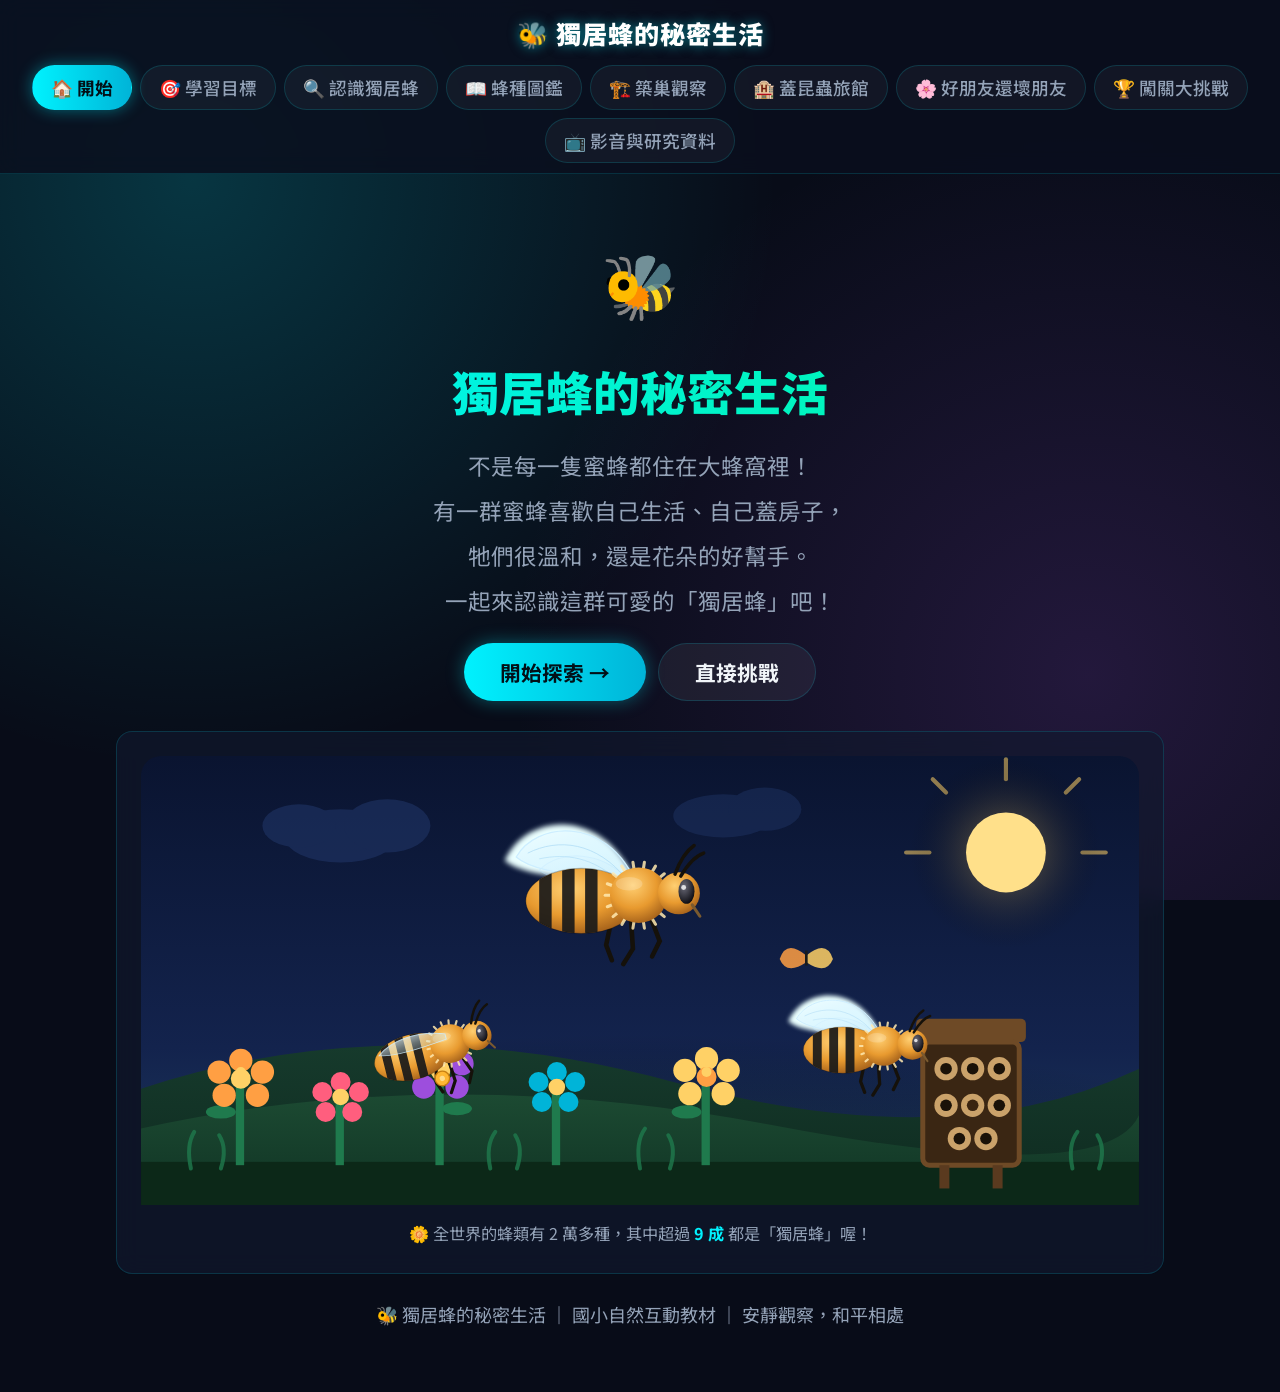
==== commit 6ce3852d: "新增「影音與研究資料」分頁，整理獨居蜂國內外影片與研究連結 https://claude.ai/code/session_01WBEB4MNgrRZip47c4bgVqe" ====
--- a/index.html
+++ b/index.html
@@ -51,6 +51,7 @@
     <button class="nav-tab" data-tab="hotel" onclick="go('hotel')">🏨 蓋昆蟲旅館</button>
     <button class="nav-tab" data-tab="friend" onclick="go('friend')">🌸 好朋友還壞朋友</button>
     <button class="nav-tab" data-tab="quiz" onclick="go('quiz')">🏆 闖關大挑戰</button>
+    <button class="nav-tab" data-tab="media" onclick="go('media')">📺 影音與研究資料</button>
   </div>
 </nav>
 
@@ -423,17 +424,40 @@
   <section class="panel" id="tab-hotel">
     <span class="badge badge-purple">單元三</span>
     <h2 class="panel-title">🏨 蓋昆蟲旅館</h2>
-    <p style="color:var(--text-muted); margin-top:-8px;">獨居蜂需要小洞洞來築巢。先點選下面「旅館」裡的一層樓，再點右邊的材料把它放進去——同一種材料可以放很多次，每一層也可以放不同材料喔！</p>
+    <p style="color:var(--text-muted); margin-top:-8px;">獨居蜂需要小洞洞來築巢。先點選下方「旅館」裡的一層樓，再點右邊的材料把它放進去——同一種材料可以放很多次，每一層也可以放不同材料喔！佈置好之後，按下「開始運作」，看看有哪些獨居蜂搬進來住！</p>
 
     <div class="glass-card">
       <div class="lab-layout">
         <div>
-          <h4 style="color:var(--color-cyan); margin-top:0;">🏗️ 你的昆蟲旅館</h4>
-          <div class="hotel-structure" id="hotelFrame">
-            <!-- 6 層樓由 JS 產生 -->
+          <h4 style="color:var(--color-cyan); margin-top:0;">🏠 你的昆蟲旅館</h4>
+          <div class="hotel-timeline" id="hotelTimeline">
+            <div class="timeline-step" data-step="0"><span class="step-icon">🐝</span><span class="step-label">飛來</span></div>
+            <div class="timeline-step" data-step="1"><span class="step-icon">🔍</span><span class="step-label">選定洞口</span></div>
+            <div class="timeline-step" data-step="2"><span class="step-icon">🌾</span><span class="step-label">搬運入住</span></div>
+            <div class="timeline-step" data-step="3"><span class="step-icon">🏠</span><span class="step-label">入住完成</span></div>
+          </div>
+          <div class="hotel-exterior-wrap">
+            <svg id="hotelExterior" class="hotel-exterior" viewBox="0 0 460 300" preserveAspectRatio="xMidYMid meet">
+              <g id="hotelRows"></g>
+              <g id="hotelBeesLayer"></g>
+            </svg>
+            <div class="hotel-caption" id="hotelCaption" hidden>
+              <strong class="cap-title"></strong>
+              <p class="cap-desc"></p>
+            </div>
+          </div>
+          <div class="btn-row" style="margin:8px 0; flex-wrap:wrap;">
+            <button class="btn btn-primary" id="hotelStartBtn" onclick="startHotelOperation()">🐝 開始運作</button>
+            <button class="btn btn-secondary" id="hotelPauseBtn" onclick="toggleHotelPause()" disabled>⏸️ 暫停</button>
+            <button class="btn btn-secondary" id="hotelReplayBtn" onclick="startHotelOperation()" disabled>🔁 重新播放</button>
+            <button class="btn btn-secondary" onclick="resetHotel()">🧹 清空重蓋</button>
+          </div>
+          <div class="hotel-speed-row">
+            <span>🐢 速度 🐇</span>
+            <input type="range" id="hotelSpeed" min="0.5" max="2" step="0.25" value="1">
           </div>
           <div class="feedback-box" id="hotelFeedback">
-            提示：先點選一層樓（會發出青色光），再點右邊的材料把它放進這一層。獨居蜂喜歡有<strong>小孔洞</strong>的天然材料，挑挑看哪些適合？
+            提示：先點選旅館裡的<strong>一層樓</strong>（會發出青色光），再點右邊的材料把它放進這一層。獨居蜂喜歡有<strong>小孔洞</strong>的天然材料，挑挑看哪些適合？
           </div>
         </div>
         <div>
@@ -443,7 +467,6 @@
               <!-- filled by JS -->
             </div>
           </div>
-          <button class="btn btn-secondary" style="width:100%;" onclick="resetHotel()">🔄 清空重蓋</button>
         </div>
       </div>
     </div>
@@ -482,6 +505,71 @@
     </div>
   </section>
 
+  <!-- ============ Media & Research ============ -->
+  <section class="panel" id="tab-media">
+    <span class="badge badge-purple">延伸學習</span>
+    <h2 class="panel-title">📺 獨居蜂影音與研究資料</h2>
+    <p style="color:var(--text-muted); margin-top:-8px;">想更深入了解獨居蜂嗎？這裡整理了一些國內外的影片、新聞與研究資料，點開連結繼續探索！</p>
+
+    <div class="glass-card">
+      <h3 style="color:var(--color-cyan); margin-top:0;">🇹🇼 國內資源</h3>
+      <div class="media-grid">
+        <a class="media-card" href="https://viewpoint.pts.org.tw/ptsdoc_video/%E8%9C%82%E7%8B%82/" target="_blank" rel="noopener">
+          <span class="media-icon">🎬</span>
+          <h4>《蜂狂》紀錄片</h4>
+          <p>公共電視紀錄片平台，從蜜蜂辨識科技談到環境與公衛議題。</p>
+          <span class="media-tag">影片</span>
+        </a>
+        <a class="media-card" href="https://www.newsmarket.com.tw/blog/98320/" target="_blank" rel="noopener">
+          <span class="media-icon">📰</span>
+          <h4>全民養蜂04／享受孤獨的獨居蜂</h4>
+          <p>上下游新聞報導：獨居蜂授粉效率高，還能幫忙抑制田間害蟲。</p>
+          <span class="media-tag">新聞報導</span>
+        </a>
+        <a class="media-card" href="https://ubrand.udn.com/ubrand/story/123659/6480310" target="_blank" rel="noopener">
+          <span class="media-icon">🏙️</span>
+          <h4>城市養蜂是Bee要的！還給獨居蜂「居住正義」</h4>
+          <p>聯合報倡議家報導：在城市打造獨居蜂旅館、進行公民科學監測。</p>
+          <span class="media-tag">新聞報導</span>
+        </a>
+        <a class="media-card" href="https://twsf.ntsec.gov.tw/activity/race-1/58/pdf/NPHSF2018-080310.pdf" target="_blank" rel="noopener">
+          <span class="media-icon">🔬</span>
+          <h4>科展作品：獨行俠的神祕生活</h4>
+          <p>全國中小學科展作品，觀察棕泥壺蜂等獨居蜂的築巢與成長行為。</p>
+          <span class="media-tag">研究文件</span>
+        </a>
+      </div>
+    </div>
+
+    <div class="glass-card">
+      <h3 style="color:var(--color-teal); margin-top:0;">🌍 國外資源</h3>
+      <div class="media-grid">
+        <a class="media-card" href="https://www.youtube.com/watch?v=V8vAQ1B5Zj4" target="_blank" rel="noopener">
+          <span class="media-icon">🎥</span>
+          <h4>Solitary / Mason Bees Documentary</h4>
+          <p>濃縮版紀錄片，介紹獨居蜂（切葉蜂、壁蜂）的生活方式與保育。</p>
+          <span class="media-tag">影片</span>
+        </a>
+        <a class="media-card" href="https://nurturing-nature.co.uk/wildlife-garden-videos/the-solitary-bees-a-short-documentary-by-team-candiru/" target="_blank" rel="noopener">
+          <span class="media-icon">🎞️</span>
+          <h4>The Solitary Bees（短紀錄片）</h4>
+          <p>以紅壁蜂（Osmia bicornis）為主角的英國短紀錄片。</p>
+          <span class="media-tag">影片</span>
+        </a>
+        <a class="media-card" href="https://www.ncbi.nlm.nih.gov/pmc/articles/PMC11962201/" target="_blank" rel="noopener">
+          <span class="media-icon">🧪</span>
+          <h4>獨居蜂與花朵微生物群相互傳遞研究</h4>
+          <p>國際期刊論文：探討獨居蜂如何透過花朵交換微生物菌群。</p>
+          <span class="media-tag">研究論文</span>
+        </a>
+      </div>
+    </div>
+
+    <div class="feedback-box">
+      💡 小提醒：點擊連結會開啟新分頁前往外部網站，內容版權皆屬原作者／媒體所有。
+    </div>
+  </section>
+
   <div class="footer-hint">🐝 獨居蜂的秘密生活 ｜ 國小自然互動教材 ｜ 安靜觀察，和平相處</div>
 
 </div>
--- a/style.css
+++ b/style.css
@@ -254,6 +254,46 @@
 .compare-card ul { padding-left: 1.2em; line-height: 1.8; color: var(--text-muted); font-size: 0.9rem; }
 .compare-card li strong { color: var(--text-main); }
 
+/* ---------- Media & research cards ---------- */
+.media-grid {
+  display: grid;
+  grid-template-columns: 1fr 1fr;
+  gap: 12px;
+  margin-top: 10px;
+}
+
+.media-card {
+  display: flex;
+  flex-direction: column;
+  background: rgba(255, 255, 255, 0.03);
+  border: 1px solid var(--border-color);
+  border-radius: var(--radius-md);
+  padding: 14px;
+  text-decoration: none;
+  color: var(--text-main);
+  transition: all 0.25s ease;
+}
+
+.media-card:hover {
+  border-color: var(--color-cyan);
+  transform: translateY(-2px);
+  box-shadow: 0 4px 18px rgba(0, 242, 254, 0.18);
+}
+
+.media-card .media-icon { font-size: 1.6rem; margin-bottom: 6px; }
+.media-card h4 { margin: 0 0 6px; font-size: 0.95rem; color: var(--text-bright); }
+.media-card p { margin: 0 0 8px; font-size: 0.85rem; color: var(--text-muted); line-height: 1.6; flex-grow: 1; }
+.media-card .media-tag {
+  align-self: flex-start;
+  font-size: 0.75rem;
+  font-weight: 700;
+  color: var(--color-teal);
+  background: rgba(0, 245, 160, 0.12);
+  border: 1px solid var(--color-teal);
+  border-radius: 999px;
+  padding: 2px 10px;
+}
+
 /* ---------- Lab layout ---------- */
 .lab-layout {
   display: grid;
@@ -412,80 +452,159 @@
 .material-item.picked { border-color: var(--color-teal); background: rgba(0, 245, 160, 0.08); }
 .material-item .em { font-size: 1.4rem; }
 
-/* 昆蟲旅館：木頭外框 + 6 層樓 */
-.hotel-structure {
-  background: linear-gradient(180deg, rgba(122, 74, 38, 0.18), rgba(58, 38, 19, 0.32));
-  border: 4px solid #6e4a26;
-  border-radius: var(--radius-md);
-  padding: 8px;
-  margin-bottom: 12px;
-}
-
-.hotel-shelf {
+/* 昆蟲旅館外觀（屋頂 + 牆面 + 入住動畫） */
+.hotel-exterior-wrap {
+  width: 100%;
+  display: flex;
+  align-items: flex-start;
+  gap: 10px;
+  margin: 0 auto 8px;
+  position: relative;
+}
+.hotel-exterior {
+  display: block;
+  flex: 1 1 auto;
+  min-width: 0;
+  width: 100%;
+  height: auto;
+}
+
+/* 入住故事時間軸 */
+.hotel-timeline {
+  display: flex;
+  justify-content: space-between;
+  gap: 4px;
+  margin-bottom: 10px;
+  padding: 8px 4px;
+  background: rgba(255, 255, 255, 0.03);
+  border: 1px solid var(--border-color);
+  border-radius: var(--radius-md);
+}
+.timeline-step {
+  flex: 1 1 0;
+  display: flex;
+  flex-direction: column;
+  align-items: center;
+  gap: 2px;
+  text-align: center;
+  color: var(--text-muted);
+  font-size: 0.8rem;
+  font-weight: 700;
+  opacity: 0.5;
+  transition: all 0.3s ease;
+}
+.timeline-step .step-icon { font-size: 1.4rem; }
+.timeline-step.active {
+  color: var(--color-cyan);
+  opacity: 1;
+  transform: scale(1.08);
+}
+.timeline-step.done {
+  color: var(--color-teal);
+  opacity: 0.85;
+}
+
+/* 旁白泡泡 */
+.hotel-caption {
+  flex: 0 0 130px;
+  width: 130px;
+  background: rgba(10, 18, 32, 0.85);
+  border: 1px solid var(--color-cyan);
+  border-radius: var(--radius-md);
+  padding: 8px 10px;
+  text-align: left;
+  font-size: 0.8rem;
+  line-height: 1.5;
+  box-shadow: 0 4px 18px rgba(0, 0, 0, 0.35);
+  animation: captionPop 0.3s ease;
+}
+.hotel-caption .cap-title { color: var(--color-cyan); display: block; }
+.hotel-caption .cap-desc { margin: 2px 0 0; color: var(--text-main); }
+@keyframes captionPop {
+  from { transform: translateY(-8px); opacity: 0; }
+  to   { transform: translateY(0); opacity: 1; }
+}
+@media (max-width: 520px) {
+  .hotel-exterior-wrap { flex-direction: column; }
+  .hotel-caption { width: 100%; flex: 0 0 auto; }
+}
+
+/* 播放速度 */
+.hotel-speed-row {
   display: flex;
   align-items: center;
   gap: 10px;
-  min-height: 52px;
-  padding: 6px 10px;
-  border-bottom: 2px dashed rgba(110, 74, 38, 0.6);
-  border-radius: var(--radius-sm);
-  cursor: pointer;
-  transition: all 0.2s ease;
-}
-
-.hotel-shelf:last-child { border-bottom: none; }
-
-.hotel-shelf:hover { background: rgba(0, 242, 254, 0.05); }
-
-.hotel-shelf.active {
-  background: rgba(0, 242, 254, 0.1);
-  box-shadow: inset 0 0 0 2px var(--color-cyan);
-}
-
-.shelf-label {
-  flex: 0 0 auto;
   font-size: 0.85rem;
-  font-weight: 700;
   color: var(--text-muted);
-  background: rgba(255, 255, 255, 0.05);
-  border-radius: 999px;
-  padding: 4px 10px;
-  white-space: nowrap;
-}
-
-.hotel-shelf.active .shelf-label {
-  color: var(--color-cyan);
-  background: rgba(0, 242, 254, 0.15);
-}
-
-.shelf-items {
-  flex: 1 1 auto;
-  display: flex;
-  flex-wrap: wrap;
-  gap: 6px;
-  align-items: center;
-  min-height: 32px;
-}
-
-.shelf-items .empty-hint {
-  color: var(--text-muted);
-  font-size: 0.8rem;
-  opacity: 0.6;
-}
-
-.hotel-tile {
-  background: rgba(255, 255, 255, 0.06);
-  border: 1px solid var(--color-cyan);
-  border-radius: var(--radius-sm);
-  padding: 4px 8px;
-  font-size: 1.3rem;
-  line-height: 1;
-  animation: tilePop 0.25s ease;
-}
-
-@keyframes tilePop {
-  from { transform: scale(0.3); opacity: 0; }
-  to   { transform: scale(1); opacity: 1; }
+  margin-bottom: 10px;
+}
+.hotel-speed-row input[type="range"] { flex: 1 1 auto; }
+
+.hotel-bee-fly {
+  opacity: 0;
+  transform-box: fill-box;
+  transform-origin: center;
+  animation: hotelBeeIn 1.9s cubic-bezier(.32,.6,.3,1) forwards;
+}
+@keyframes hotelBeeIn {
+  0%   { transform: translate(150px, -65px) scale(1.5) rotate(-14deg); opacity: 0; }
+  14%  { opacity: 1; }
+  45%  { transform: translate(32px, -8px) scale(1.05) rotate(-4deg); opacity: 1; }
+  62%  { transform: translate(8px, 6px) scale(0.95) rotate(4deg); opacity: 1; }
+  80%  { transform: translate(2px, -3px) scale(0.85) rotate(-3deg); opacity: 1; }
+  100% { transform: translate(-2px, 3px) scale(0.32) rotate(0deg); opacity: 0; }
+}
+
+/* 開場：偵查蜂飛入畫面，盤旋觀察整座旅館 */
+.scout-bee {
+  transform-box: fill-box;
+  transform-origin: center;
+  animation: scoutFlyIn 1.8s ease-in-out forwards;
+}
+@keyframes scoutFlyIn {
+  0%   { transform: translate(-90px, 50px) scale(0.85) rotate(-6deg); opacity: 0; }
+  15%  { opacity: 1; }
+  55%  { transform: translate(30px, -10px) scale(0.6) rotate(3deg); opacity: 1; }
+  100% { transform: translate(55px, -25px) scale(0.55) rotate(-2deg); opacity: 1; }
+}
+
+/* 選定洞口：洞口外圈短暫亮起一圈光環 */
+.hole-check {
+  fill: none;
+  stroke: var(--color-cyan);
+  stroke-width: 2;
+  opacity: 0;
+  transform-box: fill-box;
+  transform-origin: center;
+  animation: holeCheckPulse 0.7s ease-out forwards;
+}
+@keyframes holeCheckPulse {
+  0%   { opacity: 0.9; transform: scale(0.8); }
+  100% { opacity: 0; transform: scale(1.8); }
+}
+
+.hole-glow {
+  fill: #ffd166;
+  opacity: 0;
+  transform-box: fill-box;
+  transform-origin: center;
+  animation: holeGlowPulse 0.7s ease-out forwards;
+}
+@keyframes holeGlowPulse {
+  0%   { opacity: 0;   transform: scale(1); }
+  35%  { opacity: 0.65; transform: scale(1.5); }
+  100% { opacity: 0;   transform: scale(2); }
+}
+#hotelStartBtn:disabled,
+#hotelPauseBtn:disabled,
+#hotelReplayBtn:disabled { opacity: 0.5; cursor: not-allowed; }
+
+/* 暫停時凍結所有入住動畫 */
+.hotel-paused .hotel-bee-fly,
+.hotel-paused .hole-glow,
+.hotel-paused .scout-bee,
+.hotel-paused .hole-check {
+  animation-play-state: paused;
 }
 
 .feedback-box {
@@ -735,10 +854,15 @@
 
 @media (prefers-reduced-motion: reduce) {
   .bee-fly, .wing-l, .wing-r, .flower-sway, .pollen, .entrance-glow, .bee-enter,
-  .fwing, .hwing, .wing-blur, .antenna, .leg, .hover-bob, .approach, .dig-down, .gathering {
+  .fwing, .hwing, .wing-blur, .antenna, .leg, .hover-bob, .approach, .dig-down, .gathering,
+  .hotel-bee-fly, .hole-glow, .scout-bee, .hole-check, .hotel-caption {
     animation: none !important;
   }
   .wing-blur { opacity: 0.18; }
+  .hotel-bee-fly { opacity: 1; transform: scale(0.4); }
+  .hole-glow { opacity: 0; }
+  .scout-bee { opacity: 1; transform: translate(55px,-25px) scale(0.55); }
+  .hole-check { opacity: 0; }
 }
 
 /* ---------- Footer hint ---------- */
@@ -757,6 +881,7 @@
   .life-layout { grid-template-columns: 1fr; }
   .life-list { flex-direction: row; flex-wrap: wrap; }
   .life-item { flex: 1 1 45%; text-align: center; }
+  .media-grid { grid-template-columns: 1fr; }
 }
 
 @media (max-width: 480px) {
